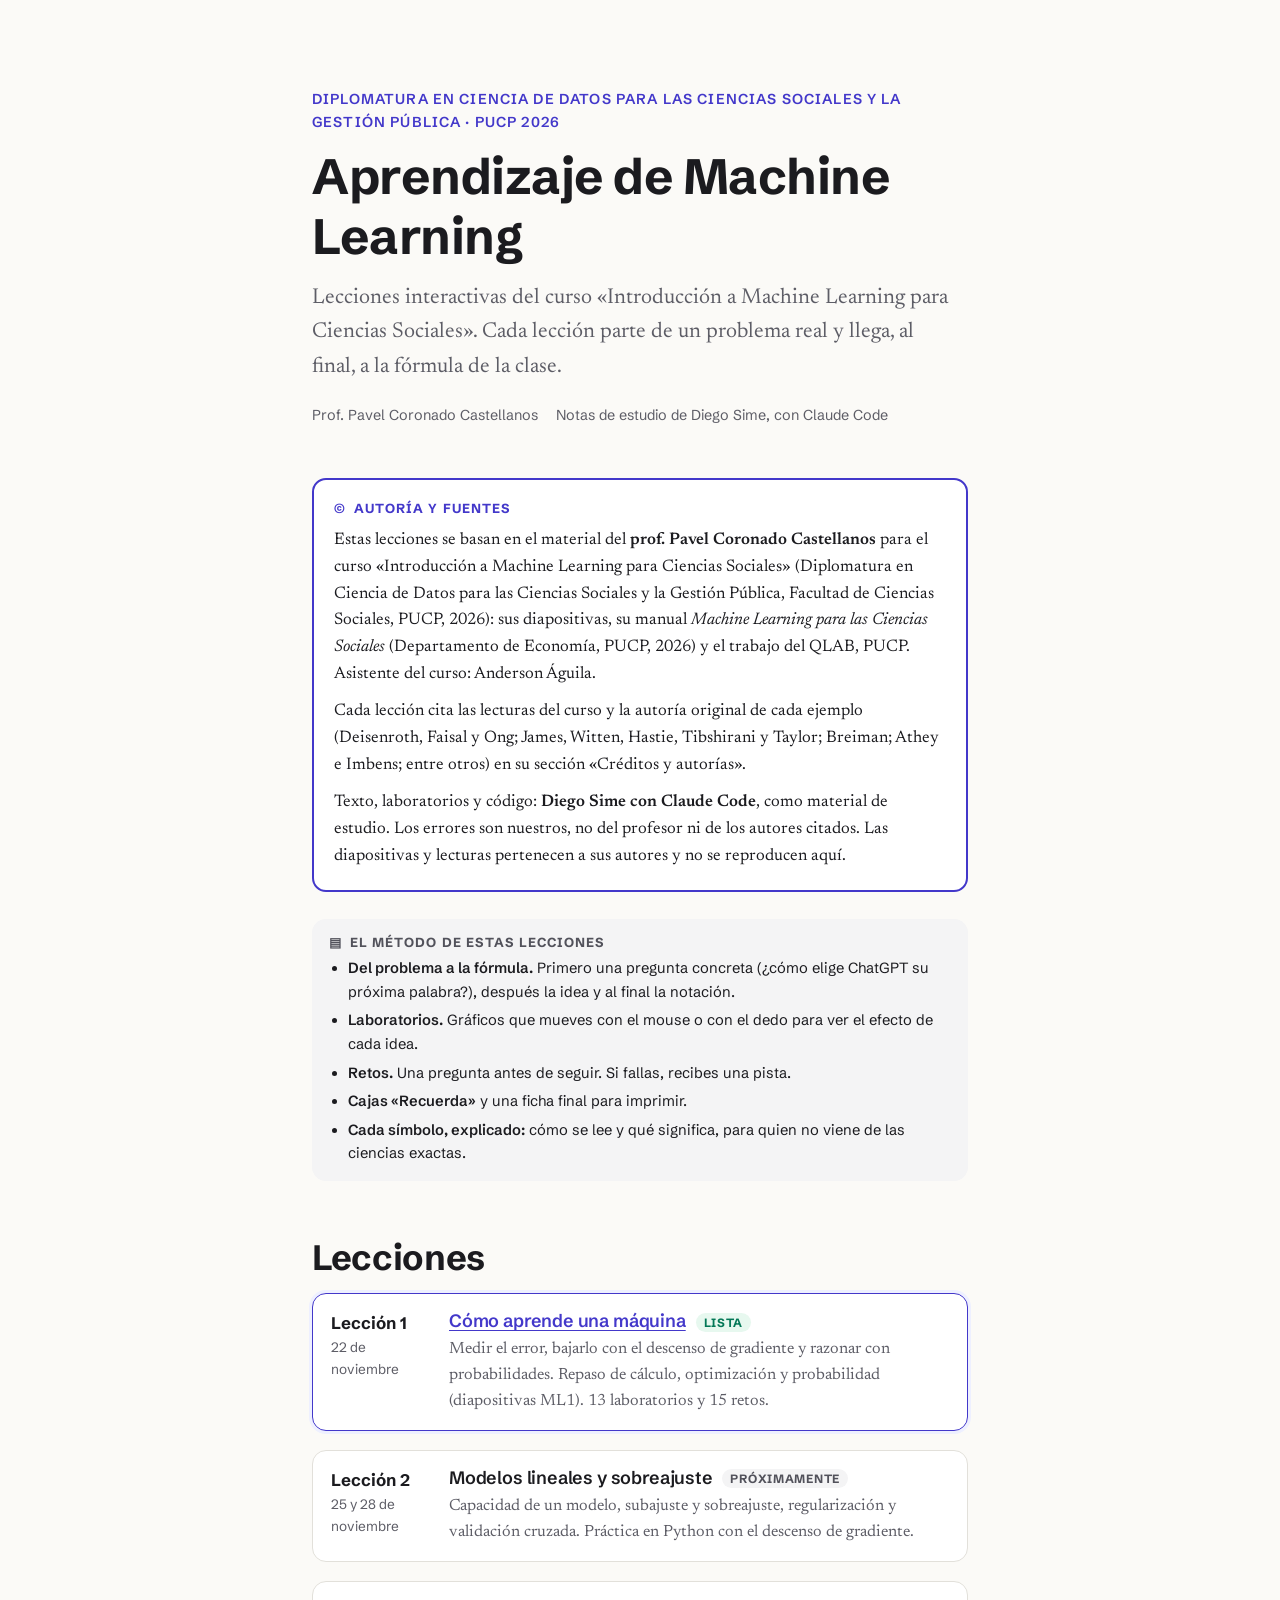
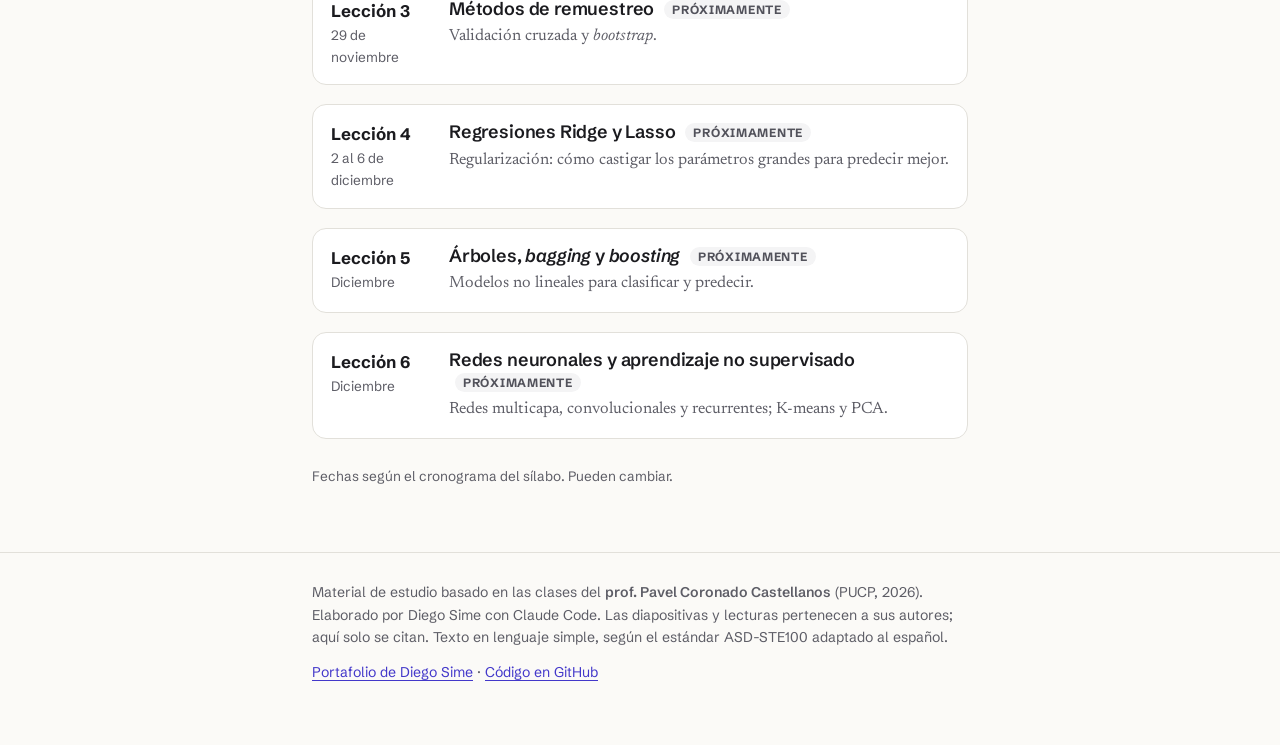
==== index.html @ 43a91415 "Agrega la lección 1 interactiva: cómo aprende una máquina Portada del curso y lección 1 (clase ML1 d" ====
<!doctype html>
<html lang="es">
<head>
<meta charset="utf-8">
<meta name="viewport" content="width=device-width, initial-scale=1, viewport-fit=cover">
<title>Aprendizaje de Machine Learning</title>
<meta name="description" content="Lecciones interactivas de machine learning para las ciencias sociales y la gestión pública: del problema a la fórmula.">
<meta property="og:title" content="Aprendizaje de Machine Learning">
<meta property="og:description" content="Lecciones interactivas de machine learning para las ciencias sociales y la gestión pública: del problema a la fórmula.">
<link rel="icon" href="data:image/svg+xml,%3Csvg xmlns='http://www.w3.org/2000/svg' viewBox='0 0 16 16'%3E%3Cpath d='M1 3 Q8 16 15 3' fill='none' stroke='%234338ca' stroke-width='2.2'/%3E%3Ccircle cx='11' cy='8.6' r='2' fill='%23d97706'/%3E%3C/svg%3E">
<link rel="stylesheet" href="recursos/estilos.css">
<script>try{var t=localStorage.getItem('aprendizaje-ml-tema');if(t)document.documentElement.setAttribute('data-tema',t);}catch(e){}</script>
</head>
<body>

<!-- ============================================================
     PROCESO 1: Portada del curso
     Insumo:    nombre del curso, método de estudio
     Resultado: una presentación breve y la promesa de cada lección
     ============================================================ -->
<main class="contenedor">
  <div class="portada">
    <p class="portada__etiqueta">Diplomatura en Ciencia de Datos para las Ciencias Sociales y la Gestión Pública · PUCP 2026</p>
    <h1>Aprendizaje de Machine Learning</h1>
    <p class="portada__sub">Lecciones interactivas del curso «Introducción a Machine Learning para Ciencias Sociales». Cada lección parte de un problema real y llega, al final, a la fórmula de la clase.</p>
    <div class="portada__datos">
      <span>Prof. Pavel Coronado Castellanos</span>
      <span>Notas de estudio de Diego Sime, con Claude Code</span>
    </div>
  </div>

  <aside class="caja caja--autoria" aria-labelledby="titulo-autoria">
    <p class="caja__titulo" id="titulo-autoria">Autoría y fuentes</p>
    <p>Estas lecciones se basan en el material del <strong>prof. Pavel Coronado Castellanos</strong> para el curso «Introducción a Machine Learning para Ciencias Sociales» (Diplomatura en Ciencia de Datos para las Ciencias Sociales y la Gestión Pública, Facultad de Ciencias Sociales, PUCP, 2026): sus diapositivas, su manual <em>Machine Learning para las Ciencias Sociales</em> (Departamento de Economía, PUCP, 2026) y el trabajo del QLAB, PUCP. Asistente del curso: Anderson Águila.</p>
    <p>Cada lección cita las lecturas del curso y la autoría original de cada ejemplo (Deisenroth, Faisal y Ong; James, Witten, Hastie, Tibshirani y Taylor; Breiman; Athey e Imbens; entre otros) en su sección «Créditos y autorías».</p>
    <p>Texto, laboratorios y código: <strong>Diego Sime con Claude Code</strong>, como material de estudio. Los errores son nuestros, no del profesor ni de los autores citados. Las diapositivas y lecturas pertenecen a sus autores y no se reproducen aquí.</p>
  </aside>

  <aside class="caja caja--clase">
    <p class="caja__titulo">El método de estas lecciones</p>
    <ul>
      <li><strong>Del problema a la fórmula.</strong> Primero una pregunta concreta (¿cómo elige ChatGPT su próxima palabra?), después la idea y al final la notación.</li>
      <li><strong>Laboratorios.</strong> Gráficos que mueves con el mouse o con el dedo para ver el efecto de cada idea.</li>
      <li><strong>Retos.</strong> Una pregunta antes de seguir. Si fallas, recibes una pista.</li>
      <li><strong>Cajas «Recuerda»</strong> y una ficha final para imprimir.</li>
      <li><strong>Cada símbolo, explicado:</strong> cómo se lee y qué significa, para quien no viene de las ciencias exactas.</li>
    </ul>
  </aside>

<!-- ============================================================
     PROCESO 2: Lecciones
     Insumo:    el cronograma del sílabo
     Resultado: una tarjeta por lección; las listas llevan enlace
     Para agregar una lección: copia un <li class="leccion"> y cambia sus datos.
     ============================================================ -->
  <h2 style="margin-top:1.6em">Lecciones</h2>
  <ol class="lecciones">
    <li class="leccion leccion--lista">
      <div class="leccion__fecha"><b>Lección 1</b>22 de noviembre</div>
      <div>
        <h3><a href="leccion-01.html">Cómo aprende una máquina</a> <span class="estado estado--lista">Lista</span></h3>
        <p>Medir el error, bajarlo con el descenso de gradiente y razonar con probabilidades. Repaso de cálculo, optimización y probabilidad (diapositivas ML1). 13 laboratorios y 15 retos.</p>
      </div>
    </li>
    <li class="leccion">
      <div class="leccion__fecha"><b>Lección 2</b>25 y 28 de noviembre</div>
      <div>
        <h3>Modelos lineales y sobreajuste <span class="estado estado--pronto">Próximamente</span></h3>
        <p>Capacidad de un modelo, subajuste y sobreajuste, regularización y validación cruzada. Práctica en Python con el descenso de gradiente.</p>
      </div>
    </li>
    <li class="leccion">
      <div class="leccion__fecha"><b>Lección 3</b>29 de noviembre</div>
      <div>
        <h3>Métodos de remuestreo <span class="estado estado--pronto">Próximamente</span></h3>
        <p>Validación cruzada y <em>bootstrap</em>.</p>
      </div>
    </li>
    <li class="leccion">
      <div class="leccion__fecha"><b>Lección 4</b>2 al 6 de diciembre</div>
      <div>
        <h3>Regresiones Ridge y Lasso <span class="estado estado--pronto">Próximamente</span></h3>
        <p>Regularización: cómo castigar los parámetros grandes para predecir mejor.</p>
      </div>
    </li>
    <li class="leccion">
      <div class="leccion__fecha"><b>Lección 5</b>Diciembre</div>
      <div>
        <h3>Árboles, <em>bagging</em> y <em>boosting</em> <span class="estado estado--pronto">Próximamente</span></h3>
        <p>Modelos no lineales para clasificar y predecir.</p>
      </div>
    </li>
    <li class="leccion">
      <div class="leccion__fecha"><b>Lección 6</b>Diciembre</div>
      <div>
        <h3>Redes neuronales y aprendizaje no supervisado <span class="estado estado--pronto">Próximamente</span></h3>
        <p>Redes multicapa, convolucionales y recurrentes; K-means y PCA.</p>
      </div>
    </li>
  </ol>
  <p class="nota-pie">Fechas según el cronograma del sílabo. Pueden cambiar.</p>
</main>

<footer class="pie">
  <div class="contenedor">
    <p>Material de estudio basado en las clases del <strong>prof. Pavel Coronado Castellanos</strong> (PUCP, 2026). Elaborado por Diego Sime con Claude Code. Las diapositivas y lecturas pertenecen a sus autores; aquí solo se citan. Texto en lenguaje simple, según el estándar ASD-STE100 adaptado al español.</p>
    <p><a href="https://diegosimemirror.github.io/">Portafolio de Diego Sime</a> · <a href="https://github.com/diegosimemirror/aprendizaje_ML">Código en GitHub</a></p>
  </div>
</footer>

</body>
</html>
---- recursos/estilos.css ----
/* ============================================================
   estilos.css: el aspecto de todas las páginas del curso.
   Lo cambias aquí y cambia en todas las lecciones.

   Idea del diseño: texto cómodo para leer (letra con serifa) y
   cajas de colores que dicen qué tipo de contenido tienes delante:
     - Reto (violeta): una pregunta para responder antes de seguir.
     - Recuerda (ámbar): lo que debes guardar en la memoria.
     - La fórmula (azul): la notación, símbolo por símbolo.
     - Puente con la filosofía (verde): una conexión opcional.
     - En la clase (gris): dónde está el tema en las diapositivas.
   ============================================================ */

/* Tipografías: las mismas del portafolio (diegosimemirror.github.io). */
@import url("https://fonts.googleapis.com/css2?family=Newsreader:ital,opsz,wght@0,6..72,400;0,6..72,600;1,6..72,400&family=Schibsted+Grotesk:wght@400;500;600;700&display=swap");


/* ============================================================
   PROCESO 1: Parámetros de color, letra y medidas
   Insumo:    tus preferencias
   Resultado: variables que usa el resto del archivo y el JavaScript
              de los gráficos (por eso los gráficos cambian con el modo oscuro)
   ============================================================ */
:root {
  --papel: #fbfaf7;
  --papel-2: #ffffff;
  --tinta: #1b1b1f;
  --tinta-suave: #5d5d66;
  --linea: #e2e0da;

  --acento: #4338ca;          /* índigo: enlaces y botones */
  --acento-suave: #eef0ff;

  /* Cajas */
  --reto: #6d28d9;      --reto-fondo: #f5f0ff;
  --recuerda: #b45309;  --recuerda-fondo: #fff7e6;
  --formula: #1d4ed8;   --formula-fondo: #f0f5ff;
  --filosofia: #047857; --filosofia-fondo: #ecfdf5;
  --clase: #52525b;     --clase-fondo: #f4f4f5;

  /* Gráficos (el JavaScript lee estas variables) */
  --g-eje: #9a9aa3;
  --g-rejilla: #ecebe6;
  --g-serie1: #4338ca;   /* índigo */
  --g-serie2: #d97706;   /* ámbar */
  --g-serie3: #059669;   /* verde */
  --g-serie4: #dc2626;   /* rojo: error, alerta */
  --g-relleno: rgba(67, 56, 202, 0.12);
  --g-mapa-bajo: #eef2ff;    /* curvas de nivel: valores bajos */
  --g-mapa-alto: #fde68a;    /* curvas de nivel: valores altos */

  --bien: #047857;  --bien-fondo: #e7f8ef;
  --mal: #b91c1c;   --mal-fondo: #fdecec;

  --letra-titulos: "Schibsted Grotesk", "Helvetica Neue", Arial, sans-serif;
  --letra-texto: "Newsreader", Georgia, "Times New Roman", serif;

  --texto: 1.25rem;
  --texto-ui: 0.98rem;
  --ancho-lectura: 46rem;
  --ancho-ancho: 64rem;
  --margen: clamp(16px, 4vw, 40px);
  --radio: 14px;
  color-scheme: light;
}

/* Modo oscuro: automático según el sistema, salvo que la página fije data-tema. */
@media (prefers-color-scheme: dark) {
  :root:not([data-tema="claro"]) {
    --papel: #121216; --papel-2: #1a1a20; --tinta: #ececf1; --tinta-suave: #a5a5b0; --linea: #2e2e36;
    --acento: #a5b4fc; --acento-suave: #23233a;
    --reto: #c4b5fd; --reto-fondo: #221a35;
    --recuerda: #fbbf24; --recuerda-fondo: #2a2112;
    --formula: #93c5fd; --formula-fondo: #15203a;
    --filosofia: #6ee7b7; --filosofia-fondo: #10261f;
    --clase: #c4c4cc; --clase-fondo: #1f1f25;
    --g-eje: #6b6b75; --g-rejilla: #26262d;
    --g-serie1: #a5b4fc; --g-serie2: #fbbf24; --g-serie3: #34d399; --g-serie4: #f87171;
    --g-relleno: rgba(165, 180, 252, 0.16);
    --g-mapa-bajo: #1c1f3a; --g-mapa-alto: #5b4513;
    --bien: #6ee7b7; --bien-fondo: #0f2a20; --mal: #fca5a5; --mal-fondo: #2e1414;
    color-scheme: dark;
  }
}
:root[data-tema="oscuro"] {
  --papel: #121216; --papel-2: #1a1a20; --tinta: #ececf1; --tinta-suave: #a5a5b0; --linea: #2e2e36;
  --acento: #a5b4fc; --acento-suave: #23233a;
  --reto: #c4b5fd; --reto-fondo: #221a35;
  --recuerda: #fbbf24; --recuerda-fondo: #2a2112;
  --formula: #93c5fd; --formula-fondo: #15203a;
  --filosofia: #6ee7b7; --filosofia-fondo: #10261f;
  --clase: #c4c4cc; --clase-fondo: #1f1f25;
  --g-eje: #6b6b75; --g-rejilla: #26262d;
  --g-serie1: #a5b4fc; --g-serie2: #fbbf24; --g-serie3: #34d399; --g-serie4: #f87171;
  --g-relleno: rgba(165, 180, 252, 0.16);
  --g-mapa-bajo: #1c1f3a; --g-mapa-alto: #5b4513;
  --bien: #6ee7b7; --bien-fondo: #0f2a20; --mal: #fca5a5; --mal-fondo: #2e1414;
  color-scheme: dark;
}


/* ============================================================
   PROCESO 2: Base de la página
   Insumo:    el HTML sin estilo
   Resultado: fondo, letra y ancho de lectura cómodos en computadora y celular
   ============================================================ */
*, *::before, *::after { box-sizing: border-box; }
html { scroll-behavior: smooth; scroll-padding-top: 72px; }
body {
  margin: 0;
  background: var(--papel);
  color: var(--tinta);
  font-family: var(--letra-texto);
  font-size: var(--texto);
  line-height: 1.6;
  -webkit-text-size-adjust: 100%;
}
img, svg, canvas { max-width: 100%; }
a { color: var(--acento); text-underline-offset: 3px; }
a:hover { text-decoration-thickness: 2px; }
strong { font-weight: 600; }
.contenedor { max-width: var(--ancho-lectura); margin: 0 auto; padding: 0 var(--margen); }
.ancho { max-width: var(--ancho-ancho); }

h1, h2, h3, h4 { font-family: var(--letra-titulos); line-height: 1.2; letter-spacing: -0.01em; }
h1 { font-size: clamp(2rem, 5vw, 3.1rem); margin: 0.2em 0 0.3em; font-weight: 700; }
h2 { font-size: clamp(1.6rem, 3.4vw, 2.2rem); margin: 0 0 0.4em; font-weight: 700; }
h3 { font-size: 1.3rem; margin: 2.2em 0 0.5em; font-weight: 600; }
h4 { font-size: 1.05rem; margin: 1.4em 0 0.4em; font-weight: 600; }
p { margin: 0 0 0.9em; }
ul, ol { padding-left: 1.3em; margin: 0 0 1em; }
li { margin-bottom: 0.35em; }
.suave { color: var(--tinta-suave); }
.ui { font-family: var(--letra-titulos); font-size: var(--texto-ui); }
.nota-pie { font-family: var(--letra-titulos); font-size: 0.85rem; color: var(--tinta-suave); }


/* ============================================================
   PROCESO 3: Barra superior fija y avance de lectura
   Insumo:    el título del curso y el índice de partes
   Resultado: una barra delgada que muestra cuánto has leído y cuántos retos resolviste
   ============================================================ */
.barra {
  position: sticky; top: 0; z-index: 20;
  background: color-mix(in srgb, var(--papel) 88%, transparent);
  backdrop-filter: blur(8px);
  border-bottom: 1px solid var(--linea);
  font-family: var(--letra-titulos);
  font-size: 0.9rem;
}
.barra__fila { display: flex; align-items: center; gap: 14px; max-width: var(--ancho-ancho); margin: 0 auto; padding: 10px var(--margen); }
.barra__curso { font-weight: 600; color: var(--tinta); text-decoration: none; white-space: nowrap; }
.barra__partes { display: flex; gap: 4px; overflow-x: auto; scrollbar-width: none; flex: 1; }
.barra__partes::-webkit-scrollbar { display: none; }
.barra__partes a { color: var(--tinta-suave); text-decoration: none; padding: 4px 9px; border-radius: 999px; white-space: nowrap; }
.barra__partes a:hover, .barra__partes a.activa { background: var(--acento-suave); color: var(--acento); }
.barra__retos { white-space: nowrap; color: var(--reto); font-weight: 600; }
.barra__tema { border: 1px solid var(--linea); background: transparent; color: var(--tinta-suave); border-radius: 999px; padding: 3px 9px; cursor: pointer; font: inherit; }
.barra__avance { height: 3px; background: var(--acento); width: 0; transition: width 0.1s linear; }
@media (max-width: 640px) { .barra__curso { display: none; } }


/* ============================================================
   PROCESO 4: Portada de la lección
   Insumo:    título, subtítulo y datos de la clase
   Resultado: una apertura clara, con la pregunta que guía toda la lección
   ============================================================ */
.portada { padding: clamp(40px, 8vw, 88px) 0 24px; }
.portada__etiqueta { font-family: var(--letra-titulos); font-size: 0.9rem; font-weight: 600; color: var(--acento); text-transform: uppercase; letter-spacing: 0.08em; }
.portada__sub { font-size: 1.35rem; color: var(--tinta-suave); max-width: 40rem; }
.portada__datos { font-family: var(--letra-titulos); font-size: 0.9rem; color: var(--tinta-suave); display: flex; flex-wrap: wrap; gap: 6px 18px; margin-top: 18px; }

.mapa { display: grid; grid-template-columns: repeat(auto-fit, minmax(190px, 1fr)); gap: 12px; margin: 22px 0 8px; }
.mapa a { display: block; text-decoration: none; color: var(--tinta); background: var(--papel-2); border: 1px solid var(--linea); border-radius: var(--radio); padding: 14px 16px; font-family: var(--letra-titulos); font-size: 0.95rem; transition: transform 0.15s, border-color 0.15s; }
.mapa a:hover { transform: translateY(-2px); border-color: var(--acento); }
.mapa b { display: block; color: var(--acento); font-size: 0.8rem; letter-spacing: 0.06em; text-transform: uppercase; margin-bottom: 4px; }


/* ============================================================
   PROCESO 5: Partes de la lección
   Insumo:    cada <section class="parte">
   Resultado: separación clara entre partes, con número grande y pregunta guía
   ============================================================ */
.parte { padding: clamp(48px, 7vw, 84px) 0 8px; border-top: 1px solid var(--linea); }
.parte__num { font-family: var(--letra-titulos); font-weight: 700; color: var(--acento); font-size: 0.95rem; letter-spacing: 0.08em; text-transform: uppercase; }
.parte__pregunta { font-size: 1.4rem; font-style: italic; color: var(--tinta-suave); margin-bottom: 1.2em; }


/* ============================================================
   PROCESO 6: Cajas de contenido
   Insumo:    <aside class="caja caja--tipo">
   Resultado: cada tipo de caja con su color, su etiqueta y su icono de texto
   ============================================================ */
.caja { border-radius: var(--radio); padding: 18px 20px 14px; margin: 1.6em 0; border: 1px solid transparent; position: relative; }
.caja__titulo { font-family: var(--letra-titulos); font-weight: 700; font-size: 0.82rem; letter-spacing: 0.08em; text-transform: uppercase; margin: 0 0 8px; display: flex; align-items: center; gap: 8px; }
.caja > :last-child { margin-bottom: 0.4em; }
.caja ul { margin-bottom: 0.4em; }

.caja--recuerda { background: var(--recuerda-fondo); border-color: color-mix(in srgb, var(--recuerda) 35%, transparent); }
.caja--recuerda .caja__titulo { color: var(--recuerda); }
.caja--recuerda .caja__titulo::before { content: "★"; }

.caja--formula { background: var(--formula-fondo); border-color: color-mix(in srgb, var(--formula) 30%, transparent); }
.caja--formula .caja__titulo { color: var(--formula); }
.caja--formula .caja__titulo::before { content: "∑"; font-size: 1.1em; }

.caja--filosofia { background: var(--filosofia-fondo); border-color: color-mix(in srgb, var(--filosofia) 30%, transparent); }
.caja--filosofia .caja__titulo { color: var(--filosofia); }
.caja--filosofia .caja__titulo::before { content: "◆"; }

/* Autoría: visible desde el inicio de cada página, con borde marcado. */
.caja--autoria { background: var(--papel-2); border: 2px solid var(--acento); font-size: 1.05rem; }
.caja--autoria .caja__titulo { color: var(--acento); }
.caja--autoria .caja__titulo::before { content: "©"; }
.caja--autoria p { margin-bottom: 0.6em; }

.caja--clase { background: var(--clase-fondo); font-family: var(--letra-titulos); font-size: 0.92rem; padding: 12px 16px 8px; }
.caja--clase .caja__titulo { color: var(--clase); margin-bottom: 4px; }
.caja--clase .caja__titulo::before { content: "▤"; }

.caja--reto { background: var(--reto-fondo); border-color: color-mix(in srgb, var(--reto) 35%, transparent); }
.caja--reto .caja__titulo { color: var(--reto); }
.caja--reto .caja__titulo::before { content: "?"; display: inline-grid; place-items: center; width: 20px; height: 20px; border-radius: 50%; background: var(--reto); color: var(--reto-fondo); font-size: 0.8rem; }
.caja--reto.resuelto .caja__titulo::after { content: "✓ resuelto"; margin-left: auto; color: var(--bien); text-transform: none; letter-spacing: 0; }

/* Lectura de fórmulas: "léela así" y la tabla de símbolos */
.lee { font-style: italic; margin-top: 0.4em; }
.lee::before { content: "Léela así: "; font-style: normal; font-weight: 600; font-family: var(--letra-titulos); font-size: 0.9rem; color: var(--formula); }
.formula-grande { overflow-x: auto; overflow-y: hidden; padding: 6px 0; font-size: 1.12rem; }
table.simbolos { width: 100%; border-collapse: collapse; font-size: 1rem; margin: 10px 0 6px; }
table.simbolos th { font-family: var(--letra-titulos); font-size: 0.78rem; text-transform: uppercase; letter-spacing: 0.06em; color: var(--tinta-suave); text-align: left; font-weight: 600; border-bottom: 1px solid var(--linea); padding: 6px 8px; }
table.simbolos td { border-bottom: 1px solid var(--linea); padding: 7px 8px; vertical-align: top; }
table.simbolos td:first-child { white-space: nowrap; text-align: center; width: 4.5rem; }
.tabla-desliza { overflow-x: auto; }
@media (max-width: 560px) {
  table.simbolos { font-size: 0.95rem; }
  .tabla-desliza table.simbolos { min-width: 500px; }
  table.simbolos td, table.simbolos th { padding: 6px 5px; }
}


/* ============================================================
   PROCESO 7: Interacciones (laboratorios)
   Insumo:    <figure class="lab">, con lienzo, controles y lectura de datos
   Resultado: un recuadro limpio donde mueves controles y ves el efecto al instante
   ============================================================ */
.lab { background: var(--papel-2); border: 1px solid var(--linea); border-radius: var(--radio); padding: 16px; margin: 1.6em 0; font-family: var(--letra-titulos); font-size: var(--texto-ui); box-shadow: 0 1px 2px rgba(0,0,0,0.03); }
.lab__titulo { font-weight: 700; margin: 0 0 2px; font-size: 1rem; }
.lab__guia { color: var(--tinta-suave); margin: 0 0 12px; font-size: 0.92rem; }
.lab canvas { display: block; width: 100%; border-radius: 8px; touch-action: none; }
.lab__controles { display: flex; flex-wrap: wrap; gap: 10px 18px; align-items: center; margin-top: 12px; }
.lab__control { display: flex; align-items: center; gap: 8px; flex-wrap: wrap; }
.lab__control label { color: var(--tinta-suave); }
.lab__control output { font-variant-numeric: tabular-nums; font-weight: 600; min-width: 3.2em; }
.lab input[type="range"] { accent-color: var(--acento); width: min(220px, 52vw); }
.lab__lectura { margin-top: 12px; padding: 10px 12px; background: var(--papel); border-radius: 8px; font-variant-numeric: tabular-nums; line-height: 1.5; }
.lab__lectura b { font-weight: 700; }
/* Laboratorio ancho: sale de la columna de texto en pantallas grandes (gráficos lado a lado). */
.lab--ancho { --ancho-lab: min(62rem, calc(100vw - 2 * var(--margen))); width: var(--ancho-lab); margin-left: calc(50% - var(--ancho-lab) / 2); }
.lab__dos { display: grid; grid-template-columns: 1fr 1fr; gap: 14px; }
.lab__dos--mapa { grid-template-columns: minmax(0, 1.55fr) minmax(0, 1fr); }
@media (max-width: 720px) { .lab__dos { grid-template-columns: 1fr; } }
.leyenda { display: flex; flex-wrap: wrap; gap: 6px 16px; font-size: 0.85rem; color: var(--tinta-suave); margin-top: 8px; }
.leyenda span::before { content: ""; display: inline-block; width: 12px; height: 4px; border-radius: 2px; background: var(--c); margin-right: 6px; vertical-align: middle; }

.boton { font: inherit; font-weight: 600; border: 1px solid var(--acento); background: var(--acento); color: var(--papel-2); padding: 7px 14px; border-radius: 999px; cursor: pointer; transition: filter 0.15s, transform 0.1s; }
.boton:hover { filter: brightness(1.08); }
.boton:active { transform: scale(0.97); }
.boton--hueco { background: transparent; color: var(--acento); }
.boton[aria-pressed="true"] { background: var(--acento); color: var(--papel-2); }
.boton:focus-visible, .opcion:focus-visible, input:focus-visible { outline: 3px solid color-mix(in srgb, var(--acento) 45%, transparent); outline-offset: 2px; }


/* ============================================================
   PROCESO 8: Retos de opción múltiple
   Insumo:    botones .opcion con data-correcta="si"
   Resultado: al hacer clic, la opción se pinta de verde o rojo y aparece la explicación
   ============================================================ */
.opciones { display: flex; flex-wrap: wrap; gap: 8px; margin: 10px 0 6px; font-family: var(--letra-titulos); font-size: var(--texto-ui); }
.opcion { font: inherit; border: 1.5px solid color-mix(in srgb, var(--reto) 45%, transparent); background: var(--papel-2); color: var(--tinta); padding: 8px 14px; border-radius: 10px; cursor: pointer; text-align: left; transition: background 0.15s, border-color 0.15s; }
.opcion:hover { border-color: var(--reto); }
.opcion.correcta { background: var(--bien-fondo); border-color: var(--bien); color: var(--bien); font-weight: 600; }
.opcion.incorrecta { background: var(--mal-fondo); border-color: var(--mal); color: var(--mal); text-decoration: line-through; }
.respuesta { display: none; border-left: 3px solid var(--reto); padding: 4px 0 4px 14px; margin-top: 10px; }
.respuesta.visible { display: block; animation: aparecer 0.25s ease-out; }
.respuesta--pendiente { color: var(--tinta-suave); font-style: italic; }
.respuesta.pista-reto { border-left-color: var(--mal); color: var(--tinta-suave); font-size: 1.02rem; }
@keyframes aparecer { from { opacity: 0; transform: translateY(-4px); } to { opacity: 1; transform: none; } }

/* Clasificador de preguntas (parte 5) */
.clasifica { list-style: none; padding: 0; margin: 12px 0; }
.clasifica li { background: var(--papel-2); border: 1px solid var(--linea); border-radius: 10px; padding: 10px 12px; margin-bottom: 8px; }
.clasifica .opciones { margin: 6px 0 0; }
.clasifica .respuesta { font-size: 1rem; }


/* ============================================================
   PROCESO 9: Tablas de datos y comparación
   Insumo:    <table class="datos">
   Resultado: tablas legibles, con números alineados
   ============================================================ */
table.datos { width: 100%; border-collapse: collapse; font-family: var(--letra-titulos); font-size: 0.92rem; margin: 10px 0; }
table.datos th, table.datos td { padding: 7px 9px; border-bottom: 1px solid var(--linea); text-align: left; vertical-align: top; }
table.datos th { font-size: 0.78rem; text-transform: uppercase; letter-spacing: 0.05em; color: var(--tinta-suave); font-weight: 600; }
table.datos td.num, table.datos th.num { text-align: right; font-variant-numeric: tabular-nums; }
#d2-tabla th { text-transform: none; font-size: 0.85rem; }
table.datos tr.destacada td { background: var(--acento-suave); font-weight: 600; }
.barrita { display: inline-block; height: 9px; border-radius: 4px; background: var(--g-serie1); vertical-align: middle; margin-right: 6px; }

/* Tabla de los dos dados (parte 3) */
.dados-tabla { border-collapse: collapse; font-family: var(--letra-titulos); font-size: 0.85rem; margin: 4px auto 0; }
.dados-tabla th, .dados-tabla td { width: 2.6em; height: 2.2em; text-align: center; border: 1px solid var(--linea); padding: 0; }
.dados-tabla th { color: var(--tinta-suave); font-weight: 600; background: var(--papel); }
.dados-tabla th.columna { cursor: pointer; color: var(--acento); }
.dados-tabla td.lleno { background: var(--acento-suave); }
.dados-tabla .activa { outline: 2px solid var(--acento); outline-offset: -2px; background: color-mix(in srgb, var(--acento) 22%, var(--papel-2)); font-weight: 700; }

/* Caras del dado (parte 3) */
.caras { display: flex; gap: 6px; flex-wrap: wrap; align-items: center; }
.caras span.etq { min-width: 5.5em; color: var(--tinta-suave); }
.cara { font: inherit; width: 40px; height: 40px; border-radius: 9px; border: 1.5px solid var(--linea); background: var(--papel); color: var(--tinta); cursor: pointer; font-weight: 700; font-size: 1.05rem; }
.cara[aria-pressed="true"] { background: var(--g-serie1); border-color: var(--g-serie1); color: var(--papel-2); }
.caras--b .cara[aria-pressed="true"] { background: var(--g-serie2); border-color: var(--g-serie2); }

/* Comparación de dos columnas (parte 5) */
.duo { display: grid; grid-template-columns: 1fr 1fr; gap: 14px; margin: 1.2em 0; }
.duo > div { background: var(--papel-2); border: 1px solid var(--linea); border-radius: var(--radio); padding: 14px 16px; font-size: 1.05rem; }
.duo h4 { margin-top: 0; }
@media (max-width: 640px) { .duo { grid-template-columns: 1fr; } }

/* Demostración de GPT (parte 0) */
.frase { font-size: 1.35rem; margin: 6px 0 10px; font-family: var(--letra-texto); }
.hueco { display: inline-block; min-width: 5.5em; border-bottom: 2px dashed var(--reto); color: var(--reto); text-align: center; font-weight: 600; }
.barras-palabras { display: grid; grid-template-columns: max-content 1fr max-content; gap: 6px 10px; align-items: center; margin-top: 10px; }
.barras-palabras .pista { height: 14px; border-radius: 7px; background: var(--g-rejilla); overflow: hidden; }
.barras-palabras .relleno { display: block; height: 100%; background: var(--g-serie1); width: 0; transition: width 0.6s cubic-bezier(.2,.8,.2,1); }
.barras-palabras .elegida .relleno { background: var(--g-serie2); }
.generadas { margin-top: 10px; display: flex; flex-wrap: wrap; gap: 6px; }
.generadas span { background: var(--acento-suave); color: var(--acento); border-radius: 999px; padding: 2px 10px; font-size: 0.9rem; }


/* ============================================================
   PROCESO 10: Ficha de repaso, lecturas y pie
   Insumo:    las cajas «Recuerda» copiadas por el JavaScript
   Resultado: una hoja de repaso imprimible al final de la lección
   ============================================================ */
.ficha { columns: 2 300px; column-gap: 18px; }
.ficha .caja { break-inside: avoid; margin: 0 0 14px; }
.ficha .caja__origen { font-family: var(--letra-titulos); font-size: 0.78rem; color: var(--tinta-suave); margin: -4px 0 6px; }
.lecturas li { margin-bottom: 0.7em; }
.pie { border-top: 1px solid var(--linea); margin-top: 64px; padding: 28px 0 48px; font-family: var(--letra-titulos); font-size: 0.88rem; color: var(--tinta-suave); }

/* Tarjetas de lecciones (portada del curso) */
.lecciones { list-style: none; padding: 0; display: grid; gap: 12px; }
.leccion { display: grid; grid-template-columns: 6.5rem 1fr; gap: 14px; background: var(--papel-2); border: 1px solid var(--linea); border-radius: var(--radio); padding: 16px 18px; }
.leccion__fecha { font-family: var(--letra-titulos); font-size: 0.85rem; color: var(--tinta-suave); }
.leccion__fecha b { display: block; font-size: 1.05rem; color: var(--tinta); }
.leccion h3 { margin: 0 0 4px; font-size: 1.12rem; }
.leccion p { margin: 0; font-size: 1.02rem; color: var(--tinta-suave); }
.leccion--lista { border-color: var(--acento); box-shadow: 0 0 0 3px var(--acento-suave); }
.estado { font-family: var(--letra-titulos); font-size: 0.75rem; font-weight: 700; text-transform: uppercase; letter-spacing: 0.06em; border-radius: 999px; padding: 2px 8px; margin-left: 6px; vertical-align: middle; }
.estado--lista { background: var(--bien-fondo); color: var(--bien); }
.estado--pronto { background: var(--clase-fondo); color: var(--clase); }
@media (max-width: 560px) { .leccion { grid-template-columns: 1fr; gap: 4px; } }

/* KaTeX: que las fórmulas largas no rompan el ancho del celular */
.katex-display { overflow-x: auto; overflow-y: hidden; padding: 4px 0; }
.katex { font-size: 1.06em; }


/* ============================================================
   PROCESO 11: Impresión
   Insumo:    la orden «Imprimir ficha»
   Resultado: solo se imprime la ficha de repaso, sin barra ni laboratorios
   ============================================================ */
@media print {
  body.imprimir-ficha > *:not(main) { display: none !important; }
  body.imprimir-ficha main > *:not(#ficha) { display: none !important; }
  body.imprimir-ficha #ficha { border: 0; padding-top: 0; }
  body.imprimir-ficha #ficha .boton { display: none; }
  .barra, .lab { display: none !important; }
  :root { --papel: #fff; }
  .caja { break-inside: avoid; }
}

@media (prefers-reduced-motion: reduce) {
  html { scroll-behavior: auto; }
  * { transition: none !important; animation: none !important; }
}
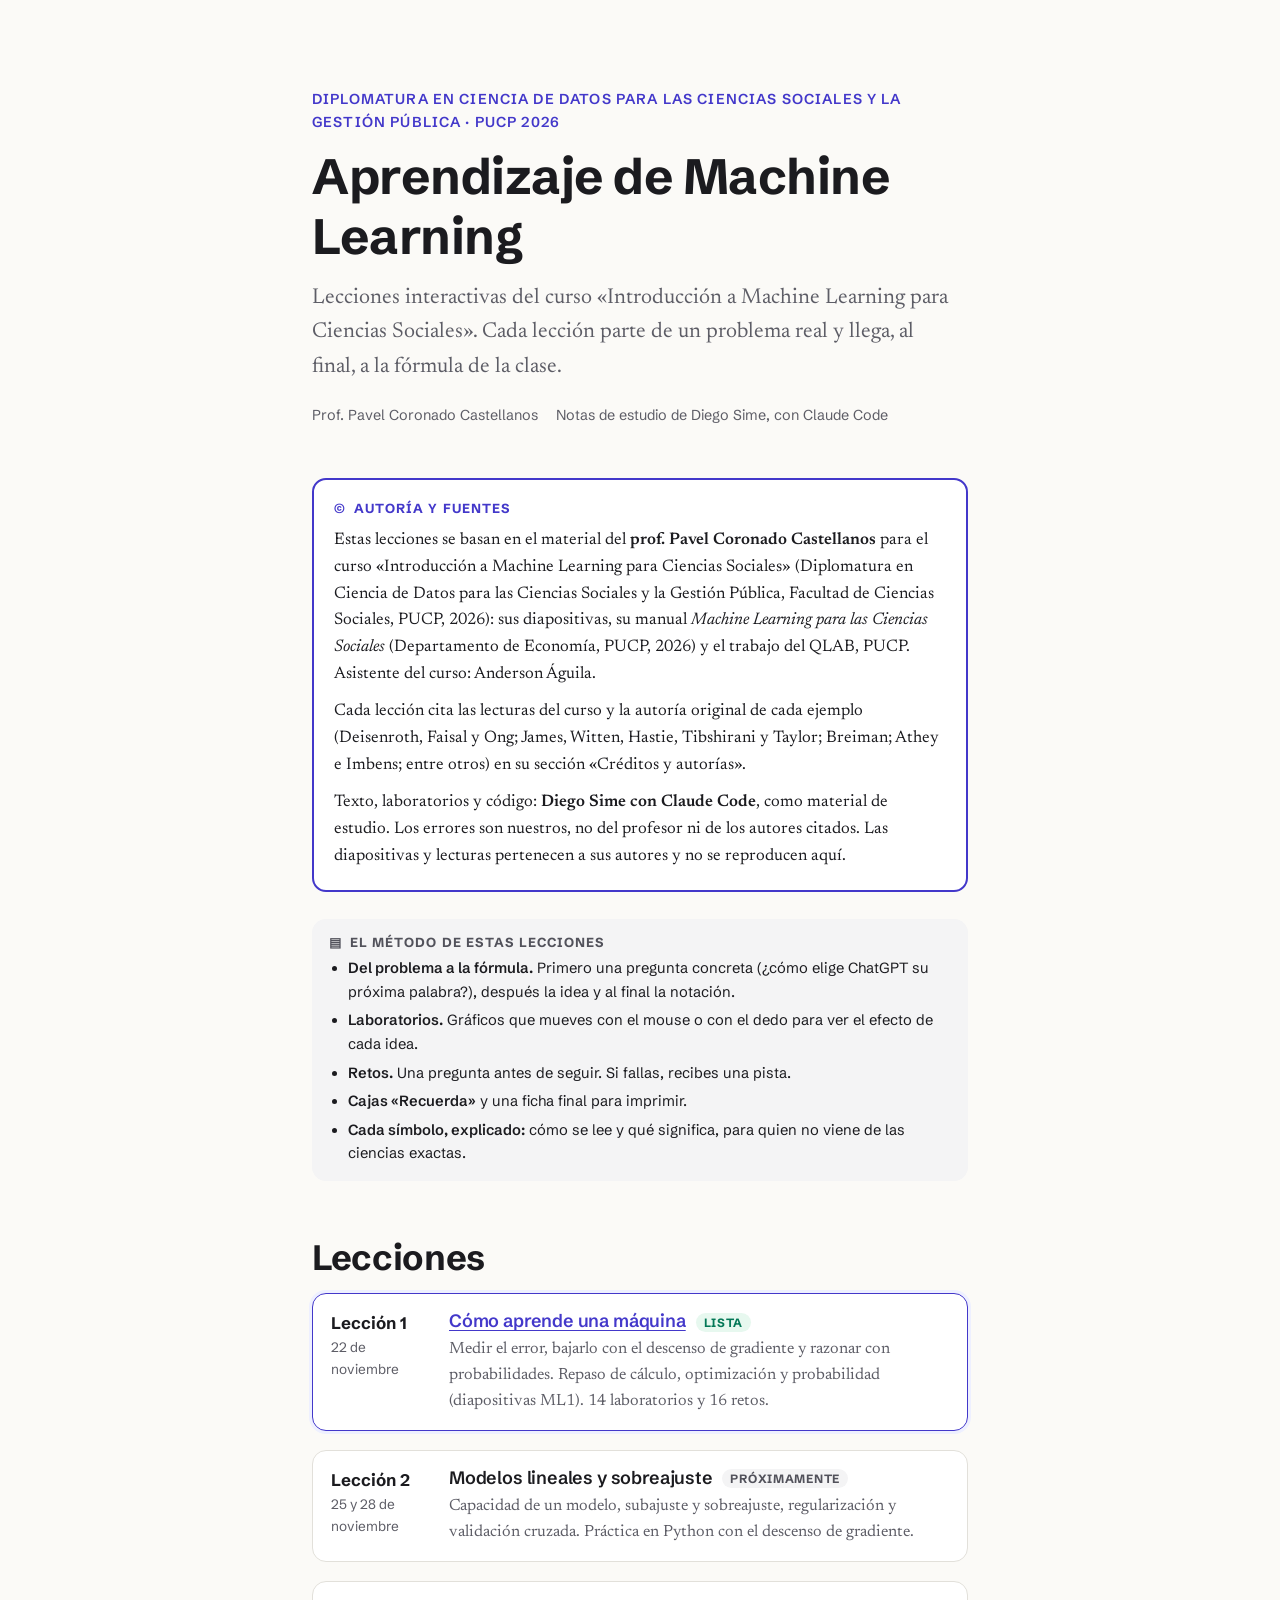
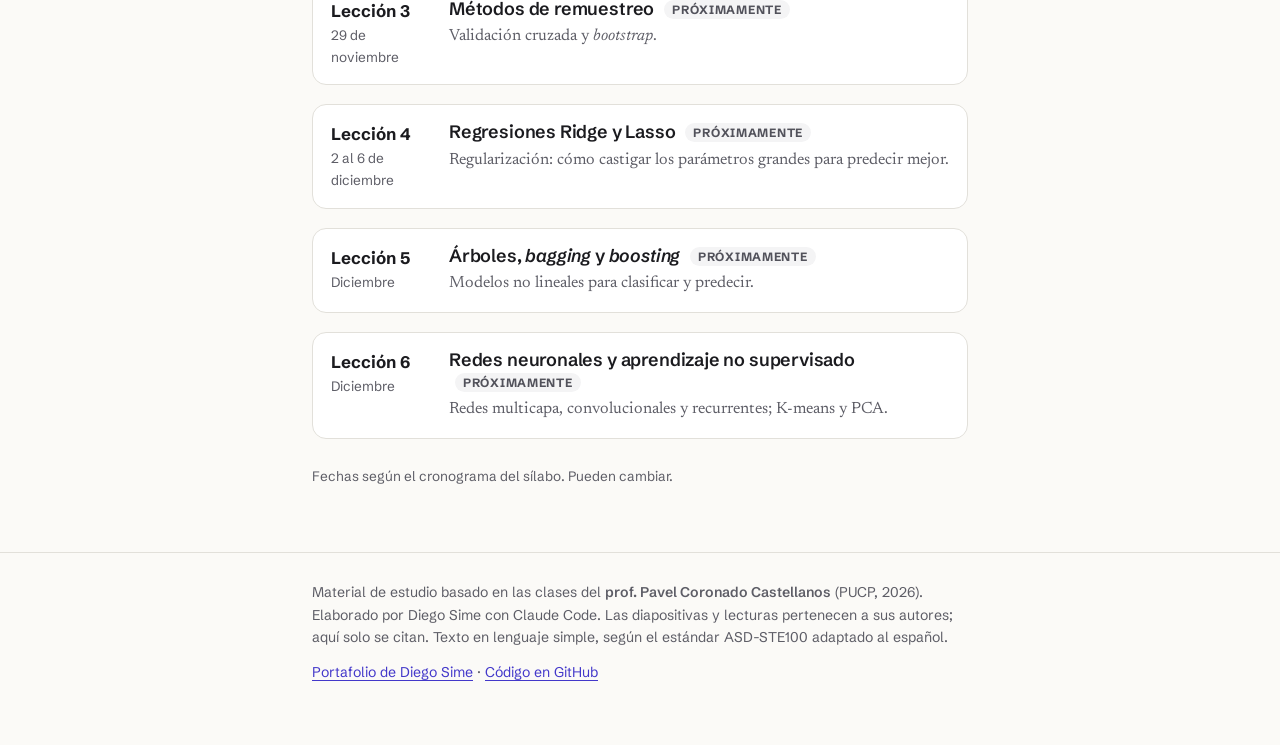
==== commit d89cdaee: "Mejora la lección 1: 3D, regla de la cadena y notación en LaTeX - Ruleta que explica por qué un mode" ====
--- a/index.html
+++ b/index.html
@@ -59,7 +59,7 @@
       <div class="leccion__fecha"><b>Lección 1</b>22 de noviembre</div>
       <div>
         <h3><a href="leccion-01.html">Cómo aprende una máquina</a> <span class="estado estado--lista">Lista</span></h3>
-        <p>Medir el error, bajarlo con el descenso de gradiente y razonar con probabilidades. Repaso de cálculo, optimización y probabilidad (diapositivas ML1). 13 laboratorios y 15 retos.</p>
+        <p>Medir el error, bajarlo con el descenso de gradiente y razonar con probabilidades. Repaso de cálculo, optimización y probabilidad (diapositivas ML1). 14 laboratorios y 16 retos.</p>
       </div>
     </li>
     <li class="leccion">
--- a/recursos/estilos.css
+++ b/recursos/estilos.css
@@ -150,7 +150,7 @@
 }
 .barra__fila { display: flex; align-items: center; gap: 14px; max-width: var(--ancho-ancho); margin: 0 auto; padding: 10px var(--margen); }
 .barra__curso { font-weight: 600; color: var(--tinta); text-decoration: none; white-space: nowrap; }
-.barra__partes { display: flex; gap: 4px; overflow-x: auto; scrollbar-width: none; flex: 1; }
+.barra__partes { display: flex; gap: 4px; overflow-x: auto; scrollbar-width: none; flex: 1; min-width: 0; }
 .barra__partes::-webkit-scrollbar { display: none; }
 .barra__partes a { color: var(--tinta-suave); text-decoration: none; padding: 4px 9px; border-radius: 999px; white-space: nowrap; }
 .barra__partes a:hover, .barra__partes a.activa { background: var(--acento-suave); color: var(--acento); }
@@ -253,7 +253,7 @@
 .lab__control label { color: var(--tinta-suave); }
 .lab__control output { font-variant-numeric: tabular-nums; font-weight: 600; min-width: 3.2em; }
 .lab input[type="range"] { accent-color: var(--acento); width: min(220px, 52vw); }
-.lab__lectura { margin-top: 12px; padding: 10px 12px; background: var(--papel); border-radius: 8px; font-variant-numeric: tabular-nums; line-height: 1.5; }
+.lab__lectura { margin-top: 12px; padding: 10px 12px; background: var(--papel); border-radius: 8px; font-variant-numeric: tabular-nums; line-height: 1.7; overflow-x: auto; overflow-y: hidden; }
 .lab__lectura b { font-weight: 700; }
 /* Laboratorio ancho: sale de la columna de texto en pantallas grandes (gráficos lado a lado). */
 .lab--ancho { --ancho-lab: min(62rem, calc(100vw - 2 * var(--margen))); width: var(--ancho-lab); margin-left: calc(50% - var(--ancho-lab) / 2); }
@@ -261,7 +261,7 @@
 .lab__dos--mapa { grid-template-columns: minmax(0, 1.55fr) minmax(0, 1fr); }
 @media (max-width: 720px) { .lab__dos { grid-template-columns: 1fr; } }
 .leyenda { display: flex; flex-wrap: wrap; gap: 6px 16px; font-size: 0.85rem; color: var(--tinta-suave); margin-top: 8px; }
-.leyenda span::before { content: ""; display: inline-block; width: 12px; height: 4px; border-radius: 2px; background: var(--c); margin-right: 6px; vertical-align: middle; }
+.leyenda > span::before { content: ""; display: inline-block; width: 12px; height: 4px; border-radius: 2px; background: var(--c); margin-right: 6px; vertical-align: middle; }
 
 .boton { font: inherit; font-weight: 600; border: 1px solid var(--acento); background: var(--acento); color: var(--papel-2); padding: 7px 14px; border-radius: 999px; cursor: pointer; transition: filter 0.15s, transform 0.1s; }
 .boton:hover { filter: brightness(1.08); }
@@ -270,6 +270,49 @@
 .boton[aria-pressed="true"] { background: var(--acento); color: var(--papel-2); }
 .boton:focus-visible, .opcion:focus-visible, input:focus-visible { outline: 3px solid color-mix(in srgb, var(--acento) 45%, transparent); outline-offset: 2px; }
 
+
+/* ============================================================
+   PROCESO 7b: Piezas de explicación
+   Insumo:    párrafos .util, bloques <details class="mas">, la ruleta, la cadena y el mapa final
+   Resultado: «Para qué sirve» visible en cada idea; lo técnico, plegado; dibujos simples de apoyo
+   ============================================================ */
+/* «Para qué sirve»: conecta cada idea con su uso en machine learning. */
+.util { border-left: 4px solid var(--acento); background: var(--acento-suave); padding: 10px 14px; border-radius: 0 10px 10px 0; margin: 1.2em 0; }
+.util::before { content: "Para qué sirve: "; font-family: var(--letra-titulos); font-weight: 700; font-size: 0.82rem; text-transform: uppercase; letter-spacing: 0.05em; color: var(--acento); }
+
+/* «Para saber más»: lo técnico queda plegado y se abre con un clic. */
+details.mas { border: 1px dashed var(--linea); border-radius: 10px; padding: 8px 14px; margin: 1em 0; background: var(--papel-2); }
+details.mas summary { cursor: pointer; font-family: var(--letra-titulos); font-weight: 600; color: var(--acento); font-size: var(--texto-ui); }
+details.mas[open] summary { margin-bottom: 8px; }
+
+/* Ruleta del laboratorio 0: cada palabra ocupa un pedazo del tamaño de su probabilidad. */
+.ruleta-marco { position: relative; margin: 14px 0 10px; }
+.ruleta { display: flex; height: 36px; border-radius: 8px; overflow: hidden; font-family: var(--letra-titulos); font-size: 0.78rem; }
+.ruleta > span { display: flex; align-items: center; justify-content: center; color: #fff; white-space: nowrap; overflow: hidden; border-right: 2px solid var(--papel-2); }
+.ruleta__aguja { position: absolute; top: -8px; bottom: -8px; width: 4px; margin-left: -2px; border-radius: 2px; background: var(--tinta); left: 0; opacity: 0; transition: left 0.5s cubic-bezier(.2,.8,.2,1), opacity 0.2s; }
+.generadas p { width: 100%; }
+
+/* Cadena del laboratorio 4: parámetro → predicción → error. */
+.cadena { display: flex; align-items: center; justify-content: center; flex-wrap: wrap; gap: 6px 10px; margin: 14px 0 4px; font-family: var(--letra-titulos); }
+.eslabon { border: 2px solid var(--acento); border-radius: 12px; padding: 8px 14px; text-align: center; min-width: 116px; background: var(--papel); }
+.eslabon .etq { display: block; font-size: 0.78rem; color: var(--tinta-suave); text-transform: uppercase; letter-spacing: 0.05em; }
+.enlace { text-align: center; color: var(--g-serie2); font-size: 0.9rem; min-width: 90px; }
+.enlace::after { content: "→"; display: block; font-size: 1.5rem; line-height: 1; }
+@media (max-width: 560px) { .enlace::after { content: "↓"; } .cadena { flex-direction: column; } }
+
+/* Mapa final «Cómo encaja todo». */
+.flujo { list-style: none; padding: 0; display: grid; grid-template-columns: repeat(5, 1fr); margin-top: 1.2em; margin-bottom: 1.6em; font-family: var(--letra-titulos); font-size: 0.92rem; }
+.flujo__paso { position: relative; background: var(--papel-2); border: 1px solid var(--linea); border-radius: 12px; padding: 12px; margin: 0 24px 0 0; line-height: 1.45; }
+.flujo__paso::after { content: "→"; position: absolute; right: -21px; top: 50%; transform: translateY(-50%); color: var(--acento); font-weight: 700; font-size: 1.2rem; }
+.flujo__paso:last-child { margin-right: 0; }
+.flujo__paso:last-child::after { content: none; }
+.flujo__paso b { display: block; color: var(--acento); margin-bottom: 4px; }
+.flujo__paso small { display: block; margin-top: 6px; color: var(--tinta-suave); font-size: 0.8rem; }
+@media (max-width: 820px) {
+  .flujo { grid-template-columns: 1fr; }
+  .flujo__paso { margin: 0 0 26px; }
+  .flujo__paso::after { content: "↓"; right: 50%; top: auto; bottom: -24px; transform: translateX(50%); }
+}
 
 /* ============================================================
    PROCESO 8: Retos de opción múltiple
@@ -336,7 +379,7 @@
 .barras-palabras .relleno { display: block; height: 100%; background: var(--g-serie1); width: 0; transition: width 0.6s cubic-bezier(.2,.8,.2,1); }
 .barras-palabras .elegida .relleno { background: var(--g-serie2); }
 .generadas { margin-top: 10px; display: flex; flex-wrap: wrap; gap: 6px; }
-.generadas span { background: var(--acento-suave); color: var(--acento); border-radius: 999px; padding: 2px 10px; font-size: 0.9rem; }
+.generadas > span { background: var(--acento-suave); color: var(--acento); border-radius: 999px; padding: 2px 10px; font-size: 0.9rem; }
 
 
 /* ============================================================
@@ -387,3 +430,7 @@
   html { scroll-behavior: auto; }
   * { transition: none !important; animation: none !important; }
 }
+
+/* KaTeX guarda, para lectores de pantalla, una copia oculta de cada fórmula con posición absoluta.
+   Sin esta línea, esa copia escapa de las cajas con desplazamiento lateral y ensancha la página en el celular. */
+.tabla-desliza, .formula-grande, .lab__lectura, .katex-display, details.mas, .generadas { position: relative; }
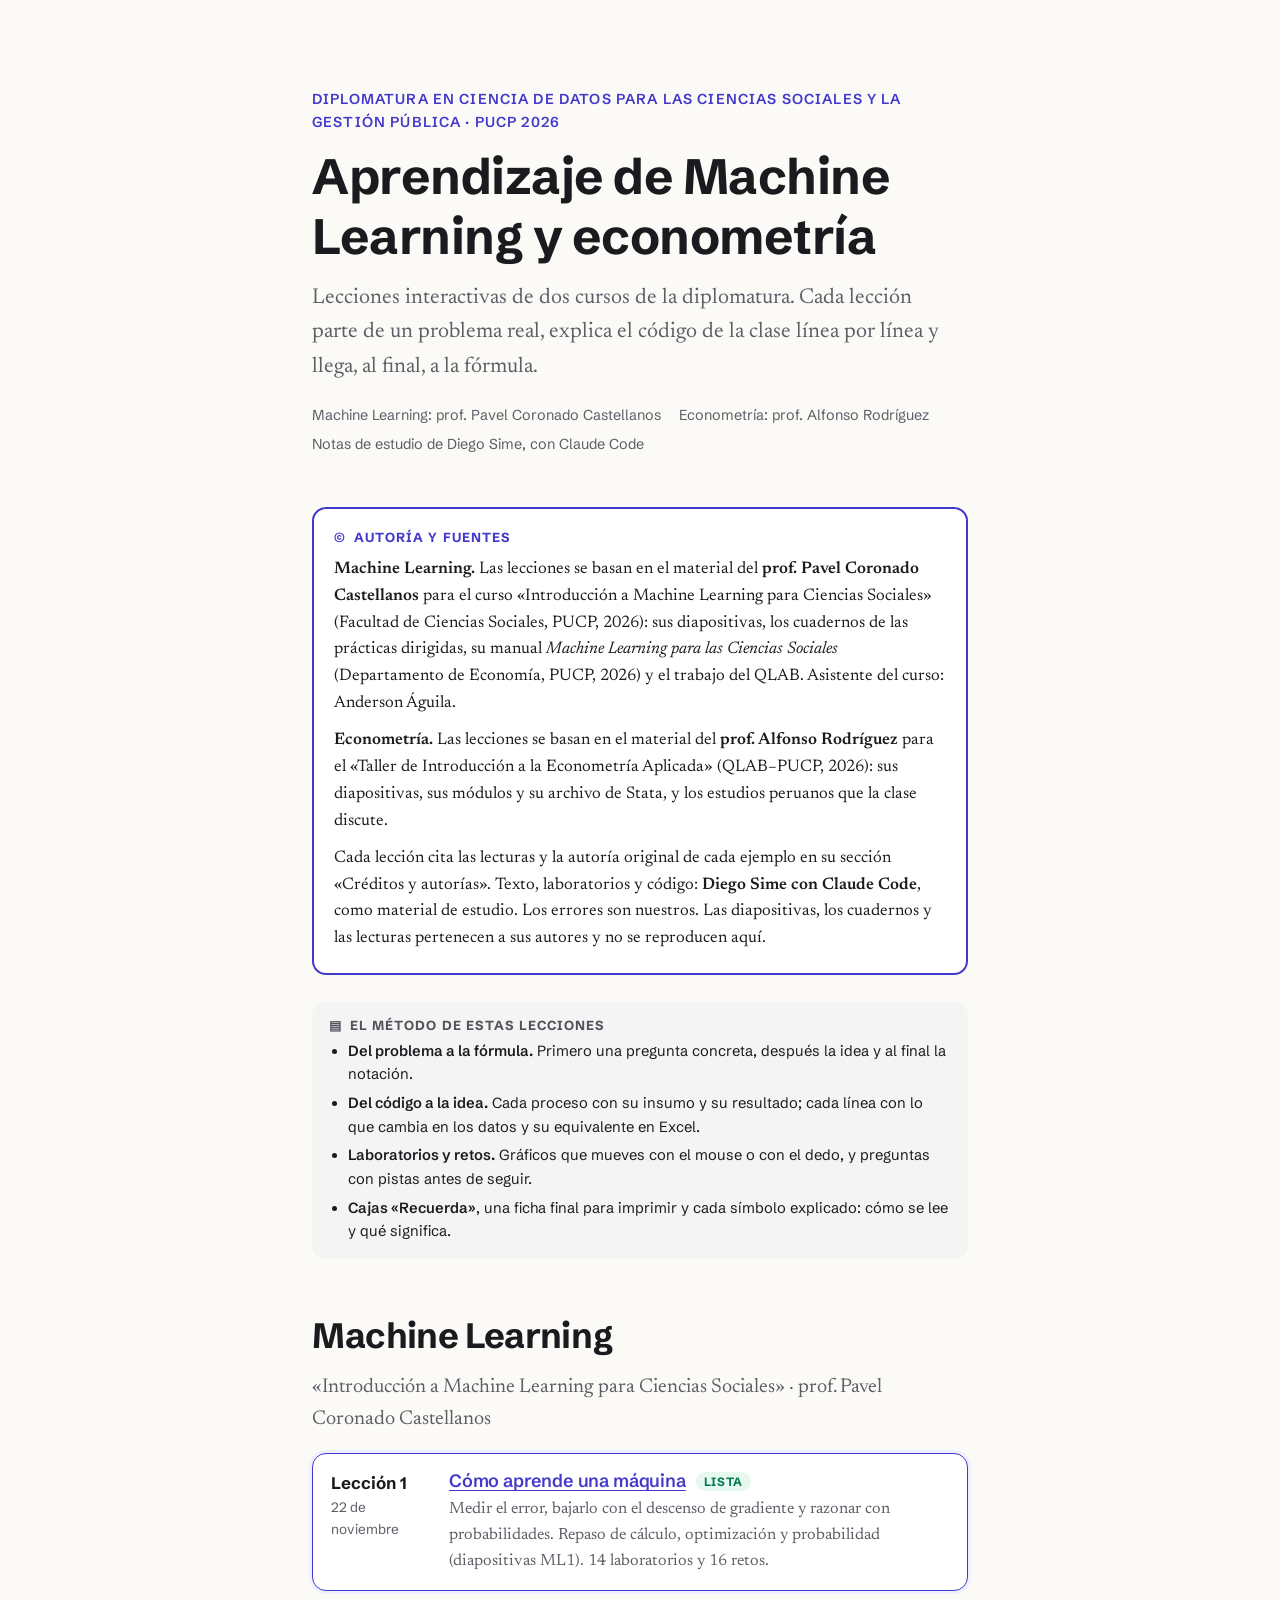
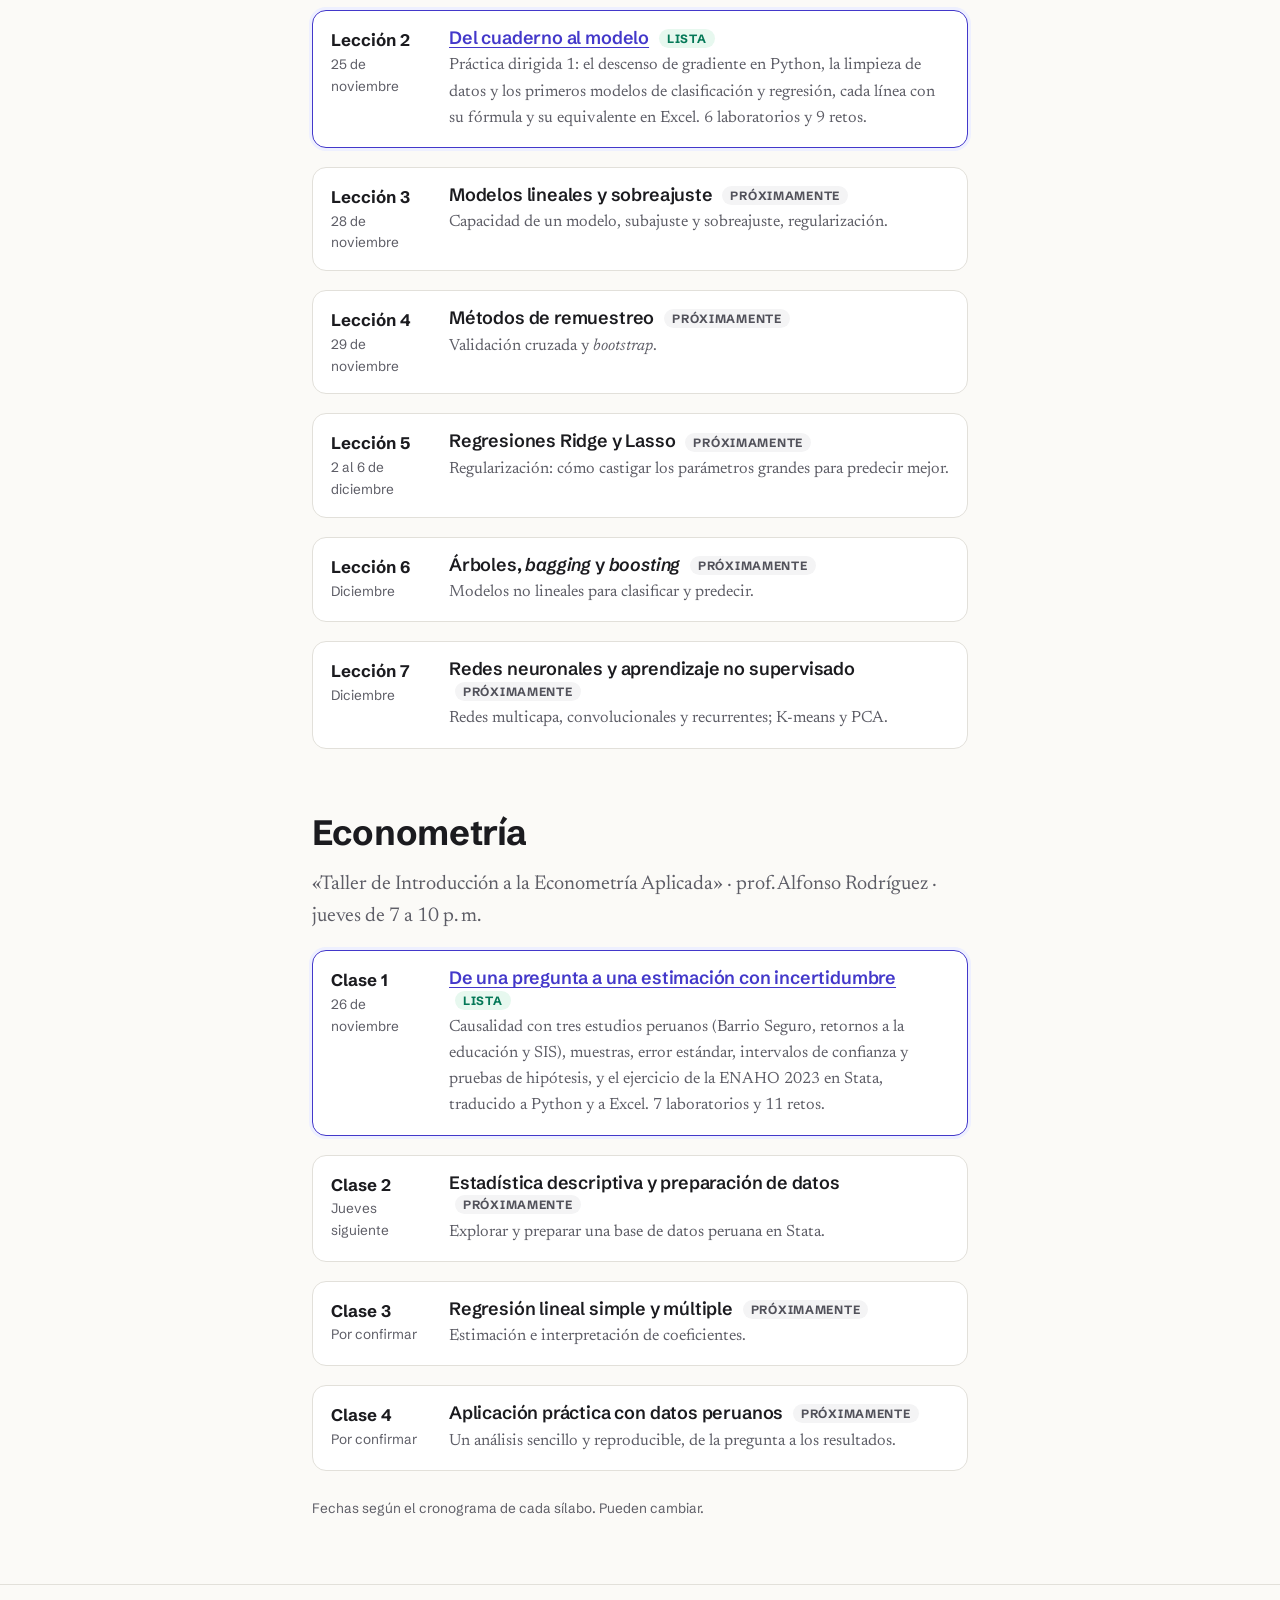
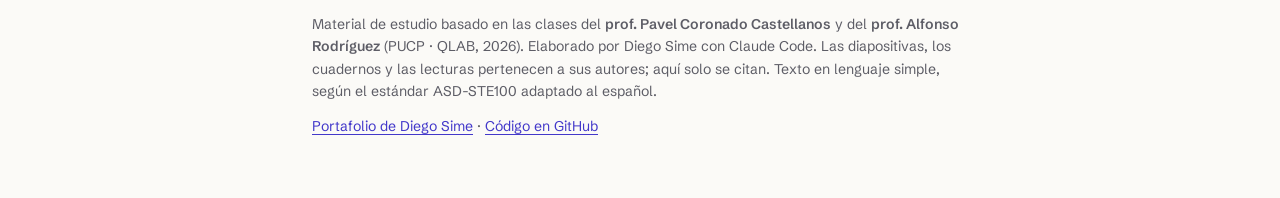
==== commit c1048fc3: "Agrega la lección 2 de ML, la clase 1 de econometría y herramientas compartidas - Lección 2 «Del cua" ====
--- a/index.html
+++ b/index.html
@@ -3,10 +3,10 @@
 <head>
 <meta charset="utf-8">
 <meta name="viewport" content="width=device-width, initial-scale=1, viewport-fit=cover">
-<title>Aprendizaje de Machine Learning</title>
-<meta name="description" content="Lecciones interactivas de machine learning para las ciencias sociales y la gestión pública: del problema a la fórmula.">
-<meta property="og:title" content="Aprendizaje de Machine Learning">
-<meta property="og:description" content="Lecciones interactivas de machine learning para las ciencias sociales y la gestión pública: del problema a la fórmula.">
+<title>Aprendizaje de Machine Learning y econometría</title>
+<meta name="description" content="Lecciones interactivas de machine learning y econometría para las ciencias sociales y la gestión pública: del problema a la fórmula y del código a la idea.">
+<meta property="og:title" content="Aprendizaje de Machine Learning y econometría">
+<meta property="og:description" content="Lecciones interactivas de machine learning y econometría para las ciencias sociales y la gestión pública: del problema a la fórmula y del código a la idea.">
 <link rel="icon" href="data:image/svg+xml,%3Csvg xmlns='http://www.w3.org/2000/svg' viewBox='0 0 16 16'%3E%3Cpath d='M1 3 Q8 16 15 3' fill='none' stroke='%234338ca' stroke-width='2.2'/%3E%3Ccircle cx='11' cy='8.6' r='2' fill='%23d97706'/%3E%3C/svg%3E">
 <link rel="stylesheet" href="recursos/estilos.css">
 <script>try{var t=localStorage.getItem('aprendizaje-ml-tema');if(t)document.documentElement.setAttribute('data-tema',t);}catch(e){}</script>
@@ -14,46 +14,47 @@
 <body>
 
 <!-- ============================================================
-     PROCESO 1: Portada del curso
-     Insumo:    nombre del curso, método de estudio
-     Resultado: una presentación breve y la promesa de cada lección
+     PROCESO 1: Portada
+     Insumo:    los dos cursos de la diplomatura y el método de estudio
+     Resultado: presentación, autoría visible y método
      ============================================================ -->
 <main class="contenedor">
   <div class="portada">
     <p class="portada__etiqueta">Diplomatura en Ciencia de Datos para las Ciencias Sociales y la Gestión Pública · PUCP 2026</p>
-    <h1>Aprendizaje de Machine Learning</h1>
-    <p class="portada__sub">Lecciones interactivas del curso «Introducción a Machine Learning para Ciencias Sociales». Cada lección parte de un problema real y llega, al final, a la fórmula de la clase.</p>
+    <h1>Aprendizaje de Machine Learning y econometría</h1>
+    <p class="portada__sub">Lecciones interactivas de dos cursos de la diplomatura. Cada lección parte de un problema real, explica el código de la clase línea por línea y llega, al final, a la fórmula.</p>
     <div class="portada__datos">
-      <span>Prof. Pavel Coronado Castellanos</span>
+      <span>Machine Learning: prof. Pavel Coronado Castellanos</span>
+      <span>Econometría: prof. Alfonso Rodríguez</span>
       <span>Notas de estudio de Diego Sime, con Claude Code</span>
     </div>
   </div>
 
   <aside class="caja caja--autoria" aria-labelledby="titulo-autoria">
     <p class="caja__titulo" id="titulo-autoria">Autoría y fuentes</p>
-    <p>Estas lecciones se basan en el material del <strong>prof. Pavel Coronado Castellanos</strong> para el curso «Introducción a Machine Learning para Ciencias Sociales» (Diplomatura en Ciencia de Datos para las Ciencias Sociales y la Gestión Pública, Facultad de Ciencias Sociales, PUCP, 2026): sus diapositivas, su manual <em>Machine Learning para las Ciencias Sociales</em> (Departamento de Economía, PUCP, 2026) y el trabajo del QLAB, PUCP. Asistente del curso: Anderson Águila.</p>
-    <p>Cada lección cita las lecturas del curso y la autoría original de cada ejemplo (Deisenroth, Faisal y Ong; James, Witten, Hastie, Tibshirani y Taylor; Breiman; Athey e Imbens; entre otros) en su sección «Créditos y autorías».</p>
-    <p>Texto, laboratorios y código: <strong>Diego Sime con Claude Code</strong>, como material de estudio. Los errores son nuestros, no del profesor ni de los autores citados. Las diapositivas y lecturas pertenecen a sus autores y no se reproducen aquí.</p>
+    <p><strong>Machine Learning.</strong> Las lecciones se basan en el material del <strong>prof. Pavel Coronado Castellanos</strong> para el curso «Introducción a Machine Learning para Ciencias Sociales» (Facultad de Ciencias Sociales, PUCP, 2026): sus diapositivas, los cuadernos de las prácticas dirigidas, su manual <em>Machine Learning para las Ciencias Sociales</em> (Departamento de Economía, PUCP, 2026) y el trabajo del QLAB. Asistente del curso: Anderson Águila.</p>
+    <p><strong>Econometría.</strong> Las lecciones se basan en el material del <strong>prof. Alfonso Rodríguez</strong> para el «Taller de Introducción a la Econometría Aplicada» (QLAB–PUCP, 2026): sus diapositivas, sus módulos y su archivo de Stata, y los estudios peruanos que la clase discute.</p>
+    <p>Cada lección cita las lecturas y la autoría original de cada ejemplo en su sección «Créditos y autorías». Texto, laboratorios y código: <strong>Diego Sime con Claude Code</strong>, como material de estudio. Los errores son nuestros. Las diapositivas, los cuadernos y las lecturas pertenecen a sus autores y no se reproducen aquí.</p>
   </aside>
 
   <aside class="caja caja--clase">
     <p class="caja__titulo">El método de estas lecciones</p>
     <ul>
-      <li><strong>Del problema a la fórmula.</strong> Primero una pregunta concreta (¿cómo elige ChatGPT su próxima palabra?), después la idea y al final la notación.</li>
-      <li><strong>Laboratorios.</strong> Gráficos que mueves con el mouse o con el dedo para ver el efecto de cada idea.</li>
-      <li><strong>Retos.</strong> Una pregunta antes de seguir. Si fallas, recibes una pista.</li>
-      <li><strong>Cajas «Recuerda»</strong> y una ficha final para imprimir.</li>
-      <li><strong>Cada símbolo, explicado:</strong> cómo se lee y qué significa, para quien no viene de las ciencias exactas.</li>
+      <li><strong>Del problema a la fórmula.</strong> Primero una pregunta concreta, después la idea y al final la notación.</li>
+      <li><strong>Del código a la idea.</strong> Cada proceso con su insumo y su resultado; cada línea con lo que cambia en los datos y su equivalente en Excel.</li>
+      <li><strong>Laboratorios y retos.</strong> Gráficos que mueves con el mouse o con el dedo, y preguntas con pistas antes de seguir.</li>
+      <li><strong>Cajas «Recuerda»</strong>, una ficha final para imprimir y cada símbolo explicado: cómo se lee y qué significa.</li>
     </ul>
   </aside>
 
 <!-- ============================================================
-     PROCESO 2: Lecciones
-     Insumo:    el cronograma del sílabo
+     PROCESO 2: Lecciones por curso
+     Insumo:    el cronograma de cada sílabo
      Resultado: una tarjeta por lección; las listas llevan enlace
      Para agregar una lección: copia un <li class="leccion"> y cambia sus datos.
      ============================================================ -->
-  <h2 style="margin-top:1.6em">Lecciones</h2>
+  <h2 style="margin-top:1.6em" id="ml">Machine Learning</h2>
+  <p class="suave">«Introducción a Machine Learning para Ciencias Sociales» · prof. Pavel Coronado Castellanos</p>
   <ol class="lecciones">
     <li class="leccion leccion--lista">
       <div class="leccion__fecha"><b>Lección 1</b>22 de noviembre</div>
@@ -62,48 +63,88 @@
         <p>Medir el error, bajarlo con el descenso de gradiente y razonar con probabilidades. Repaso de cálculo, optimización y probabilidad (diapositivas ML1). 14 laboratorios y 16 retos.</p>
       </div>
     </li>
-    <li class="leccion">
-      <div class="leccion__fecha"><b>Lección 2</b>25 y 28 de noviembre</div>
+    <li class="leccion leccion--lista">
+      <div class="leccion__fecha"><b>Lección 2</b>25 de noviembre</div>
       <div>
-        <h3>Modelos lineales y sobreajuste <span class="estado estado--pronto">Próximamente</span></h3>
-        <p>Capacidad de un modelo, subajuste y sobreajuste, regularización y validación cruzada. Práctica en Python con el descenso de gradiente.</p>
+        <h3><a href="leccion-02.html">Del cuaderno al modelo</a> <span class="estado estado--lista">Lista</span></h3>
+        <p>Práctica dirigida 1: el descenso de gradiente en Python, la limpieza de datos y los primeros modelos de clasificación y regresión, cada línea con su fórmula y su equivalente en Excel. 6 laboratorios y 9 retos.</p>
       </div>
     </li>
     <li class="leccion">
-      <div class="leccion__fecha"><b>Lección 3</b>29 de noviembre</div>
+      <div class="leccion__fecha"><b>Lección 3</b>28 de noviembre</div>
+      <div>
+        <h3>Modelos lineales y sobreajuste <span class="estado estado--pronto">Próximamente</span></h3>
+        <p>Capacidad de un modelo, subajuste y sobreajuste, regularización.</p>
+      </div>
+    </li>
+    <li class="leccion">
+      <div class="leccion__fecha"><b>Lección 4</b>29 de noviembre</div>
       <div>
         <h3>Métodos de remuestreo <span class="estado estado--pronto">Próximamente</span></h3>
         <p>Validación cruzada y <em>bootstrap</em>.</p>
       </div>
     </li>
     <li class="leccion">
-      <div class="leccion__fecha"><b>Lección 4</b>2 al 6 de diciembre</div>
+      <div class="leccion__fecha"><b>Lección 5</b>2 al 6 de diciembre</div>
       <div>
         <h3>Regresiones Ridge y Lasso <span class="estado estado--pronto">Próximamente</span></h3>
         <p>Regularización: cómo castigar los parámetros grandes para predecir mejor.</p>
       </div>
     </li>
     <li class="leccion">
-      <div class="leccion__fecha"><b>Lección 5</b>Diciembre</div>
+      <div class="leccion__fecha"><b>Lección 6</b>Diciembre</div>
       <div>
         <h3>Árboles, <em>bagging</em> y <em>boosting</em> <span class="estado estado--pronto">Próximamente</span></h3>
         <p>Modelos no lineales para clasificar y predecir.</p>
       </div>
     </li>
     <li class="leccion">
-      <div class="leccion__fecha"><b>Lección 6</b>Diciembre</div>
+      <div class="leccion__fecha"><b>Lección 7</b>Diciembre</div>
       <div>
         <h3>Redes neuronales y aprendizaje no supervisado <span class="estado estado--pronto">Próximamente</span></h3>
         <p>Redes multicapa, convolucionales y recurrentes; K-means y PCA.</p>
       </div>
     </li>
   </ol>
-  <p class="nota-pie">Fechas según el cronograma del sílabo. Pueden cambiar.</p>
+
+  <h2 style="margin-top:1.6em" id="econometria">Econometría</h2>
+  <p class="suave">«Taller de Introducción a la Econometría Aplicada» · prof. Alfonso Rodríguez · jueves de 7 a 10 p. m.</p>
+  <ol class="lecciones">
+    <li class="leccion leccion--lista">
+      <div class="leccion__fecha"><b>Clase 1</b>26 de noviembre</div>
+      <div>
+        <h3><a href="econometria-01.html">De una pregunta a una estimación con incertidumbre</a> <span class="estado estado--lista">Lista</span></h3>
+        <p id="eco1-resumen">Causalidad con tres estudios peruanos (Barrio Seguro, retornos a la educación y SIS), muestras, error estándar, intervalos de confianza y pruebas de hipótesis, y el ejercicio de la ENAHO 2023 en Stata, traducido a Python y a Excel. 7 laboratorios y 11 retos.</p>
+      </div>
+    </li>
+    <li class="leccion">
+      <div class="leccion__fecha"><b>Clase 2</b>Jueves siguiente</div>
+      <div>
+        <h3>Estadística descriptiva y preparación de datos <span class="estado estado--pronto">Próximamente</span></h3>
+        <p>Explorar y preparar una base de datos peruana en Stata.</p>
+      </div>
+    </li>
+    <li class="leccion">
+      <div class="leccion__fecha"><b>Clase 3</b>Por confirmar</div>
+      <div>
+        <h3>Regresión lineal simple y múltiple <span class="estado estado--pronto">Próximamente</span></h3>
+        <p>Estimación e interpretación de coeficientes.</p>
+      </div>
+    </li>
+    <li class="leccion">
+      <div class="leccion__fecha"><b>Clase 4</b>Por confirmar</div>
+      <div>
+        <h3>Aplicación práctica con datos peruanos <span class="estado estado--pronto">Próximamente</span></h3>
+        <p>Un análisis sencillo y reproducible, de la pregunta a los resultados.</p>
+      </div>
+    </li>
+  </ol>
+  <p class="nota-pie">Fechas según el cronograma de cada sílabo. Pueden cambiar.</p>
 </main>
 
 <footer class="pie">
   <div class="contenedor">
-    <p>Material de estudio basado en las clases del <strong>prof. Pavel Coronado Castellanos</strong> (PUCP, 2026). Elaborado por Diego Sime con Claude Code. Las diapositivas y lecturas pertenecen a sus autores; aquí solo se citan. Texto en lenguaje simple, según el estándar ASD-STE100 adaptado al español.</p>
+    <p>Material de estudio basado en las clases del <strong>prof. Pavel Coronado Castellanos</strong> y del <strong>prof. Alfonso Rodríguez</strong> (PUCP · QLAB, 2026). Elaborado por Diego Sime con Claude Code. Las diapositivas, los cuadernos y las lecturas pertenecen a sus autores; aquí solo se citan. Texto en lenguaje simple, según el estándar ASD-STE100 adaptado al español.</p>
     <p><a href="https://diegosimemirror.github.io/">Portafolio de Diego Sime</a> · <a href="https://github.com/diegosimemirror/aprendizaje_ML">Código en GitHub</a></p>
   </div>
 </footer>
--- a/recursos/estilos.css
+++ b/recursos/estilos.css
@@ -434,3 +434,25 @@
 /* KaTeX guarda, para lectores de pantalla, una copia oculta de cada fórmula con posición absoluta.
    Sin esta línea, esa copia escapa de las cajas con desplazamiento lateral y ensancha la página en el celular. */
 .tabla-desliza, .formula-grande, .lab__lectura, .katex-display, details.mas, .generadas { position: relative; }
+
+/* ============================================================
+   PROCESO 12: Código y traducciones (lecciones 2 en adelante)
+   Insumo:    bloques <pre class="codigo">, tablas .traduccion y .mapa-procesos
+   Resultado: código legible con sus comentarios, y tablas que traducen
+              código ↔ fórmula ↔ Excel, o Stata ↔ Python ↔ Excel
+   ============================================================ */
+code, pre.codigo { font-family: "JetBrains Mono", "Cascadia Code", Consolas, "Courier New", monospace; }
+code { font-size: 0.86em; background: var(--clase-fondo); padding: 1px 5px; border-radius: 5px; }
+pre.codigo { position: relative; background: #1e1e2a; color: #e8e8f0; border-radius: 10px; padding: 14px 16px; overflow-x: auto; font-size: 0.86rem; line-height: 1.55; margin: 1em 0; }
+pre.codigo .com { color: #9ca3af; }          /* comentarios */
+pre.codigo .clave { color: #c4b5fd; }        /* palabras clave y funciones */
+pre.codigo .cad { color: #fcd34d; }          /* textos entre comillas */
+pre.codigo .num { color: #6ee7b7; }          /* números */
+pre.codigo[data-lenguaje]::before { content: attr(data-lenguaje); position: absolute; top: 6px; right: 10px; font-family: var(--letra-titulos); font-size: 0.7rem; letter-spacing: 0.08em; text-transform: uppercase; color: #9ca3af; }
+table.traduccion td, table.traduccion th { vertical-align: top; }
+table.traduccion td:first-child code, table.traduccion td.codigo code { white-space: pre-wrap; }
+table.mapa-procesos td:first-child { font-weight: 700; color: var(--acento); white-space: nowrap; }
+.antes-despues { display: grid; grid-template-columns: 1fr auto 1fr; gap: 8px; align-items: center; font-family: var(--letra-titulos); font-size: 0.88rem; margin: 6px 0 12px; }
+.antes-despues > div { background: var(--papel-2); border: 1px solid var(--linea); border-radius: 8px; padding: 8px 10px; }
+.antes-despues > span { color: var(--acento); font-weight: 700; font-size: 1.2rem; }
+@media (max-width: 560px) { .antes-despues { grid-template-columns: 1fr; } .antes-despues > span { transform: rotate(90deg); justify-self: center; } }
